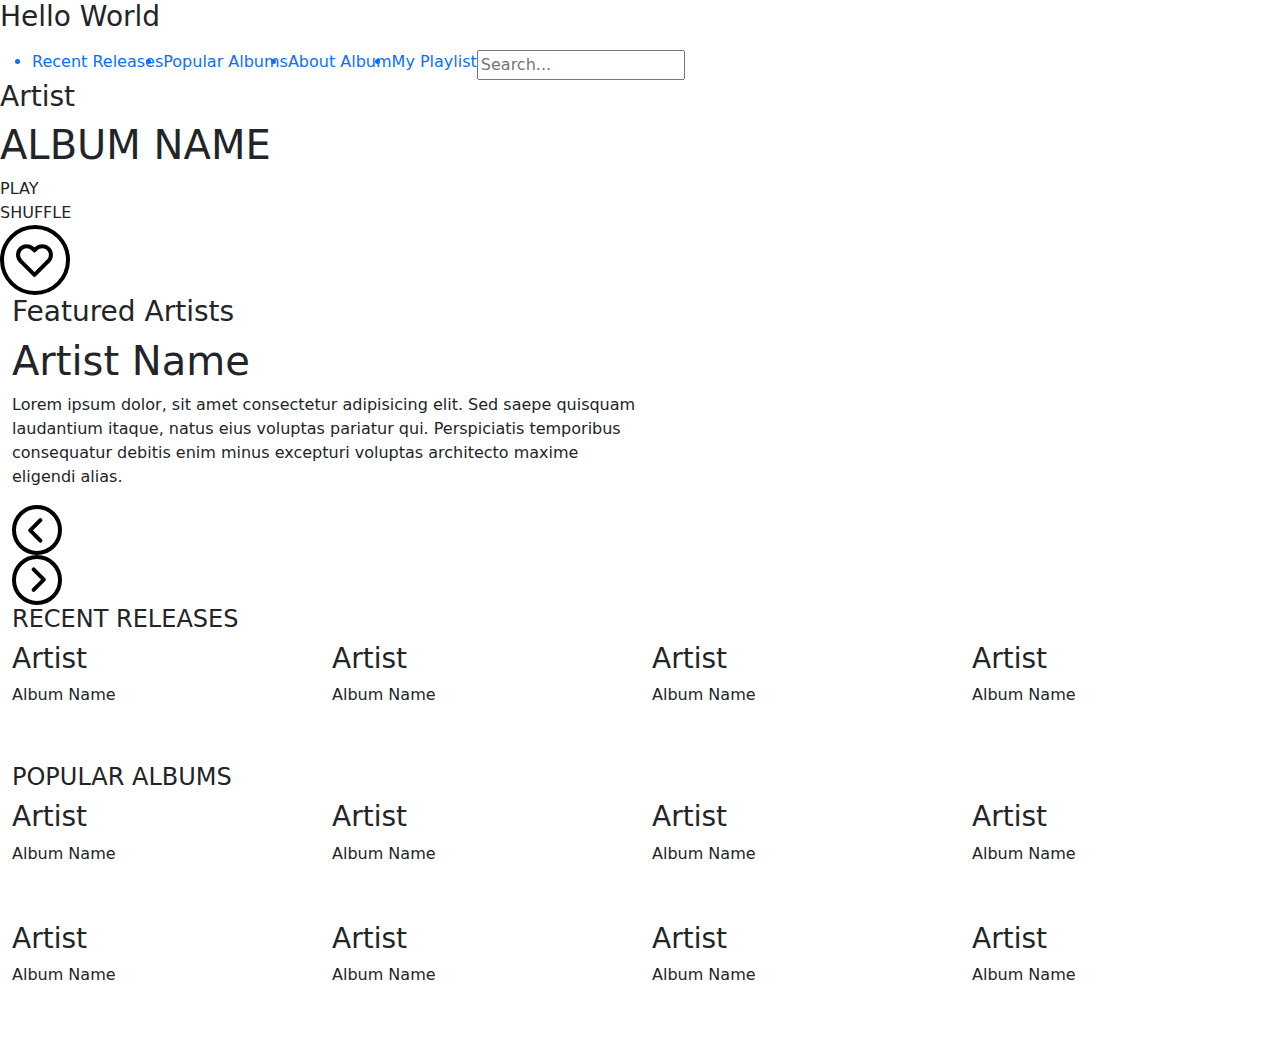
==== Index.html @ 8bd6d505 "project 101" ====
<!DOCTYPE html>
<html lang="en">
<head>
    <meta charset="UTF-8">
    <meta http-equiv="X-UA-Compatible" content="IE=edge">
    <meta name="viewport" content="width=device-width, initial-scale=1.0">
    <title>Stream: Music Streaming Website</title>

    <link rel="preconnect" href="https://fonts.googleapis.com">
    <link rel="preconnect" href="https://fonts.gstatic.com" crossorigin>
    <link href="https://fonts.googleapis.com/css2?family=Open+Sans:wght@300&family=Poppins:wght@300&display=swap" rel="stylesheet">

    
    <link rel="stylesheet" href="https://cdn.jsdelivr.net/npm/bootstrap@5.2.3/dist/css/bootstrap.min.css">
    <script src="https://cdn.jsdelivr.net/npm/bootstrap@5.2.3/dist/js/bootstrap.min.js"></script>

    <link rel="stylesheet" href="css/main.css"> 

</head>
<body>
    
    <nav>
        <div class="Logo">
            <h3>Hello World</h3>
        </div> 

        <div class="nav-con">
            <ul>
                <a href="Index.html"><li class="active">Recent Releases</li></a>
                <a href="#"><li>Popular Albums</li></a>
                <a href="About Album"><li>About Album</li></a>
                <a href="My Playlist"><li>My Playlist</li></a>
            </ul>
        </div>

        <input class="move" type="text" placeholder="Search..." class="btn" required>
    </nav>

    
   

    <header>
    
        <h3>Artist</h3>
        <h1>ALBUM NAME</h1>
        <div class="button">
            <div class="normal-button">PLAY</div>
            <div class="inverted-button">SHUFFLE</div>
            <div class="heart"><img src="assets/Icons/other/heart_icon.svg"></div>
        </div>
    </header>
    <div class="background">
        <div class="container-fluid">
            <div class="row">
                <div class="col-6">
                    <div class="image"></div>
                </div>
            </div>

            <div class="col-6 text">
                <h3>Featured Artists</h3>
                <h1>Artist Name</h1>
                <p>Lorem ipsum dolor, sit amet consectetur adipisicing elit. Sed saepe quisquam laudantium itaque, natus eius voluptas pariatur qui. Perspiciatis temporibus consequatur debitis enim minus excepturi voluptas architecto maxime eligendi alias.</p>
                <div class="Arrows">
                    <div class="left-arrow"><img src="assets/Icons/other/left_arrow_icon.svg"></div>
                    <div class="right-arrow"><img src="assets/Icons/other/right_arrow_icon.svg"></div>
                </div>
            </div>

            <div class="heading">
                <h4>RECENT RELEASES</h4>
            </div>

            <div class="row">
                <div class="col-3">
                    <div class="col-box">
                        <div class="overlay">
                            <div class="icon"></div>
                            <div class="content">
                                <h3>Artist</h3>
                                <p>Album Name</p>
                                <div class="small-heart"><img src="assets/Icons/other/white_heart_icon.svg"></div>
                            </div>
                        </div>
                    </div>
                </div>

                <div class="col-3">
                    <div class="col-box">
                        <div class="overlay">
                            <div class="icon"></div>
                            <div class="content">
                                <h3>Artist</h3>
                                <p>Album Name</p>
                                <div class="small-heart"><img src="assets/Icons/other/white_heart_icon.svg"></div>
                            </div>
                        </div>
                    </div>
                </div>

                <div class="col-3">
                    <div class="col-box">
                        <div class="overlay">
                            <div class="icon"></div>
                            <div class="content">
                                <h3>Artist</h3>
                                <p>Album Name</p>
                                <div class="small-heart"><img src="assets/Icons/other/white_heart_icon.svg"></div>
                            </div>
                        </div>
                    </div>
                </div>

                <div class="col-3">
                    <div class="col-box">
                        <div class="overlay">
                            <div class="icon"></div>
                            <div class="content">
                                <h3>Artist</h3>
                                <p>Album Name</p>
                                <div class="small-heart"><img src="assets/Icons/other/white_heart_icon.svg"></div>
                            </div>
                        </div>
                    </div>
                </div>
            </div>


            <div class="heading">
                <h4>POPULAR ALBUMS</h4>
            </div>
            <div class="row">
                 <div class="col-3">
                    <div class="col-box">
                        <div class="overlay">
                            <div class="icon"></div>
                            <div class="content">
                                <h3>Artist</h3>
                                <p>Album Name</p>
                                <div class="small-heart"><img src="assets/Icons/other/white_heart_icon.svg"></div>
                            </div>
                        </div>
                    </div>
                </div>          

                <div class="col-3">
                    <div class="col-box">
                        <div class="overlay">
                            <div class="icon"></div>
                            <div class="content">
                                <h3>Artist</h3>
                                <p>Album Name</p>
                                <div class="small-heart"><img src="assets/Icons/other/white_heart_icon.svg"></div>
                            </div>
                        </div>
                    </div>
                </div>

                <div class="col-3">
                    <div class="col-box">
                        <div class="overlay">
                            <div class="icon"></div>
                            <div class="content">
                                <h3>Artist</h3>
                                <p>Album Name</p>
                                <div class="small-heart"><img src="assets/Icons/other/white_heart_icon.svg"></div>
                            </div>
                        </div>
                    </div>
                </div>

                <div class="col-3">
                    <div class="col-box">
                        <div class="overlay">
                            <div class="icon"></div>
                            <div class="content">
                                <h3>Artist</h3>
                                <p>Album Name</p>
                                <div class="small-heart"><img src="assets/Icons/other/white_heart_icon.svg"></div>
                            </div>
                        </div>
                    </div>
                </div>

                <div class="col-3">
                    <div class="col-box">
                        <div class="overlay">
                            <div class="icon"></div>
                            <div class="content">
                                <h3>Artist</h3>
                                <p>Album Name</p>
                                <div class="small-heart"><img src="assets/Icons/other/white_heart_icon.svg"></div>
                            </div>
                        </div>
                    </div>
                </div>

                <div class="col-3">
                    <div class="col-box">
                        <div class="overlay">
                            <div class="icon"></div>
                            <div class="content">
                                <h3>Artist</h3>
                                <p>Album Name</p>
                                <div class="small-heart"><img src="assets/Icons/other/white_heart_icon.svg"></div>
                            </div>
                        </div>
                    </div>
                </div>

                <div class="col-3">
                    <div class="col-box">
                        <div class="overlay">
                            <div class="icon"></div>
                            <div class="content">
                                <h3>Artist</h3>
                                <p>Album Name</p>
                                <div class="small-heart"><img src="assets/Icons/other/white_heart_icon.svg"></div>
                            </div>
                        </div>
                    </div>
                </div>

                <div class="col-3">
                    <div class="col-box">
                        <div class="overlay">
                            <div class="icon"></div>
                            <div class="content">
                                <h3>Artist</h3>
                                <p>Album Name</p>
                                <div class="small-heart"><img src="assets/Icons/other/white_heart_icon.svg"></div>
                            </div>
                        </div>
                    </div>
        
                </div>
            </div>
        </div>
    </div>
   

</body>
</html>
---- css/main.css ----
.logo h3{
    margin-left: 600px;
}





nav li{
    float: left ;
}
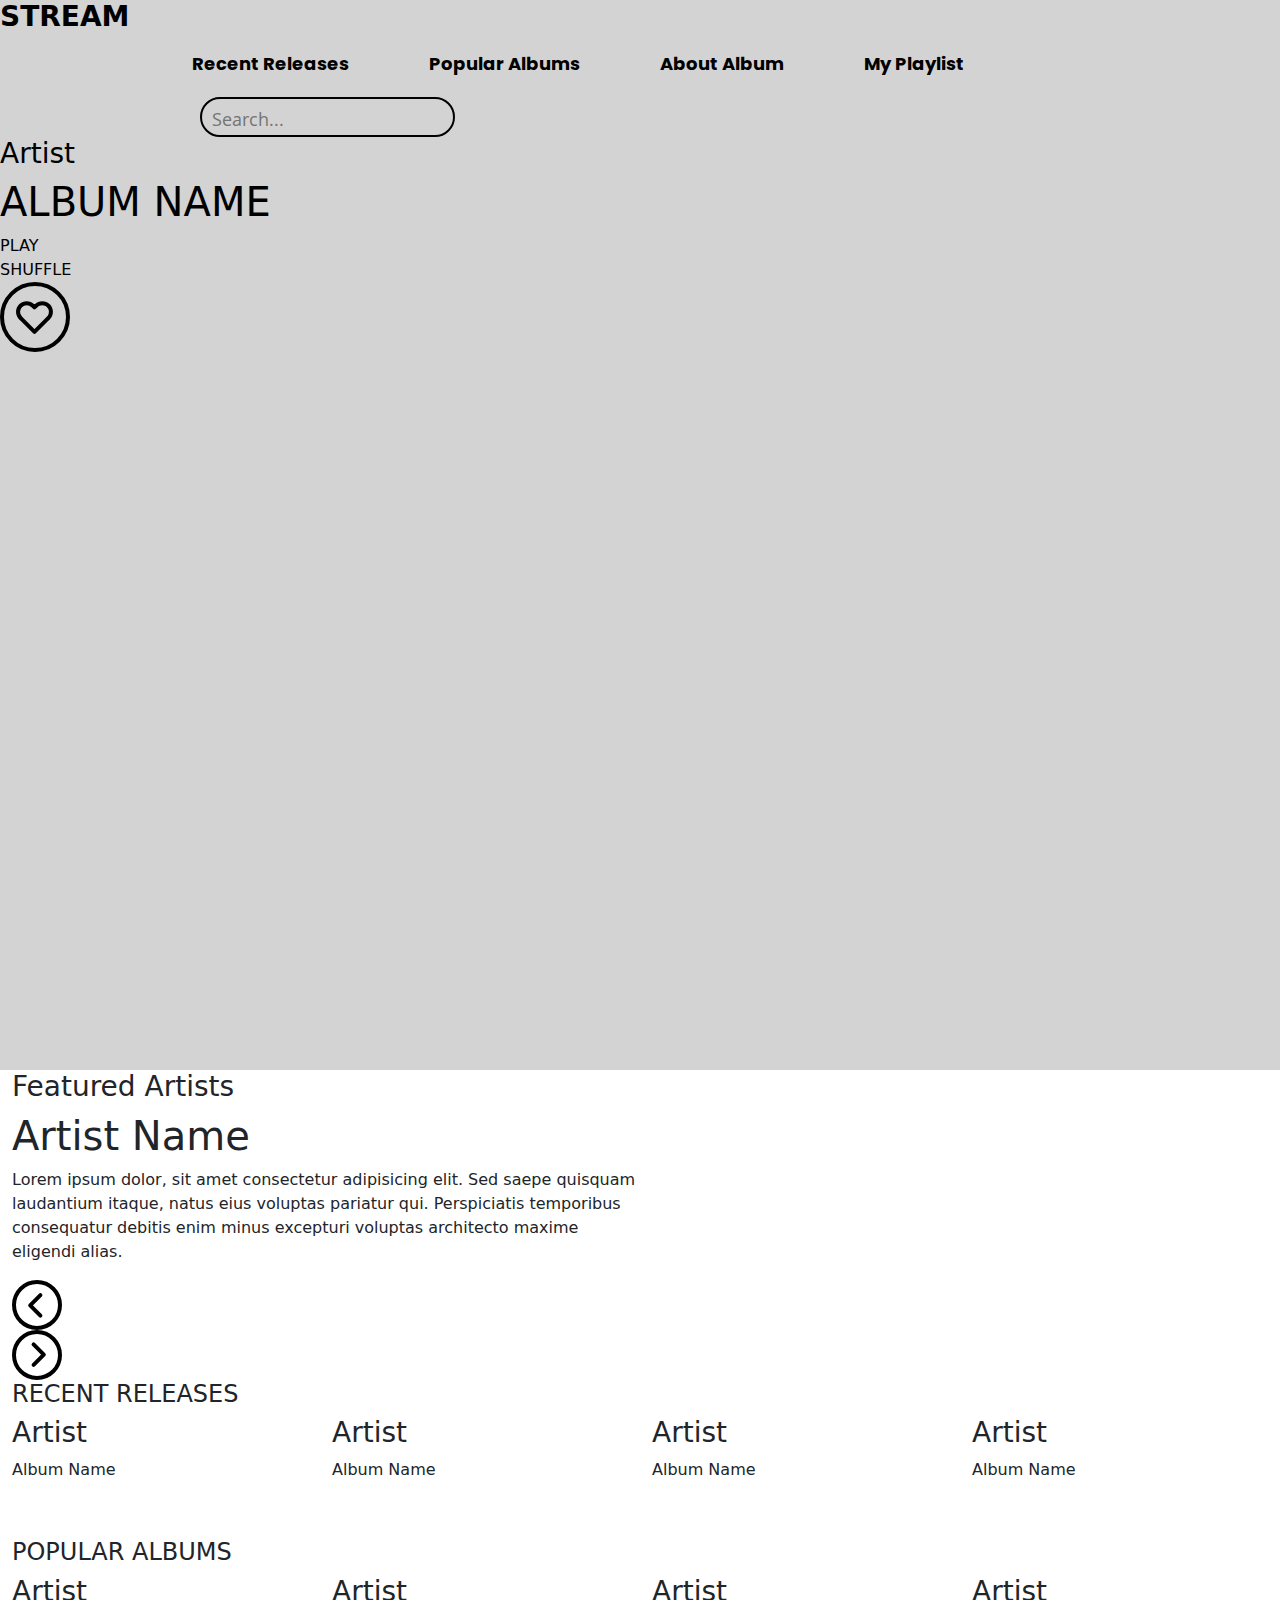
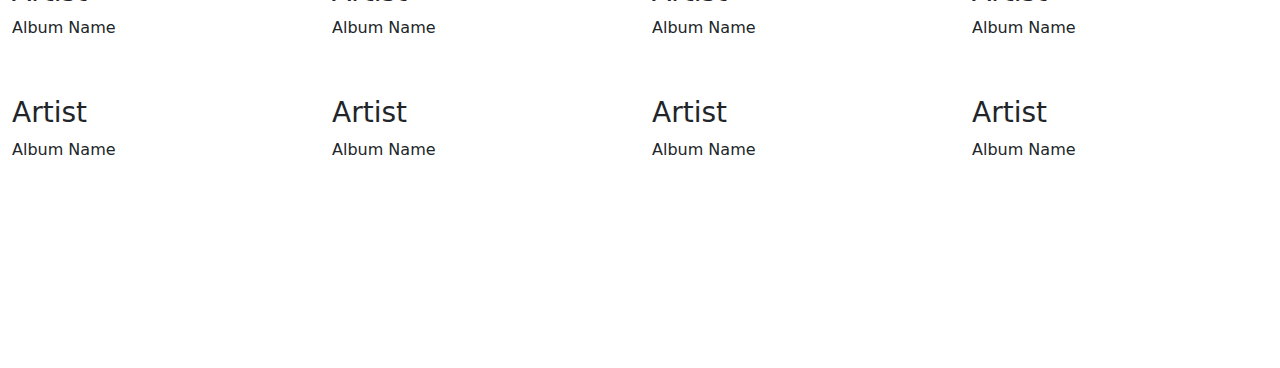
==== commit 45d3af8c: "COMMIT" ====
--- a/Index.html
+++ b/Index.html
@@ -6,23 +6,22 @@
     <meta name="viewport" content="width=device-width, initial-scale=1.0">
     <title>Stream: Music Streaming Website</title>
 
+    <link rel="stylesheet" href="https://cdn.jsdelivr.net/npm/bootstrap@5.2.3/dist/css/bootstrap.min.css">
+    <script src="https://cdn.jsdelivr.net/npm/bootstrap@5.2.3/dist/js/bootstrap.min.js"></script>
+
     <link rel="preconnect" href="https://fonts.googleapis.com">
     <link rel="preconnect" href="https://fonts.gstatic.com" crossorigin>
     <link href="https://fonts.googleapis.com/css2?family=Open+Sans:wght@300&family=Poppins:wght@300&display=swap" rel="stylesheet">
 
-    
-    <link rel="stylesheet" href="https://cdn.jsdelivr.net/npm/bootstrap@5.2.3/dist/css/bootstrap.min.css">
-    <script src="https://cdn.jsdelivr.net/npm/bootstrap@5.2.3/dist/js/bootstrap.min.js"></script>
-
+   
     <link rel="stylesheet" href="css/main.css"> 
 
 </head>
 <body>
     
-    <nav>
+    <header>
         <div class="Logo">
-            <h3>Hello World</h3>
-        </div> 
+        <h3><strong>STREAM</strong></h3></div>
 
         <div class="nav-con">
             <ul>
@@ -33,14 +32,9 @@
             </ul>
         </div>
 
-        <input class="move" type="text" placeholder="Search..." class="btn" required>
-    </nav>
-
-    
-   
-
-    <header>
-    
+            <input class="move" type="text" placeholder="Search..." class="btn" required>
+        </div> 
+
         <h3>Artist</h3>
         <h1>ALBUM NAME</h1>
         <div class="button">
@@ -49,6 +43,7 @@
             <div class="heart"><img src="assets/Icons/other/heart_icon.svg"></div>
         </div>
     </header>
+
     <div class="background">
         <div class="container-fluid">
             <div class="row">
--- a/css/main.css
+++ b/css/main.css
@@ -1,11 +1,69 @@
-.logo h3{
-    margin-left: 600px;
+header{
+    margin-top: -150px;
 }
 
+.icon-size{
+    inline-size: 35px;
+}
 
+.logo h3{
+    padding-left: 100px;
+    margin-top: 30px;
+    font-size: 24px;
+    color: black;
+   
+    margin-left: 100px;
+}
 
+header ul{
+    list-style: none;
+}
 
+.nav-con{
+    margin-left: 80px;
+    
+}
 
-nav li{
-    float: left ;
+header li{
+    float: left;
+    font-size: 18px;
+    color: black;
+    font-weight: bold;
+    font-family: 'Poppins', sans-serif;
+    margin-left: 80px;
+   
+}
+
+header li:hover{
+    cursor: pointer;
+    color: orangered;
+}
+
+.active{
+    color: black;
+    font-weight: bold;
+}
+
+.move{
+    width: 255px;
+    height: 40px;
+    margin-left: 200px;
+    font-size: 18px;
+    font-family: 'Open Sans', sans-serif;
+    border: 2px solid black;
+    border-radius: 35px;
+    padding-top: 5px;
+    padding-left: 10px;
+    color: black;
+    background: transparent;
+    margin-right: 50px;
+    margin-top: 20px;
+}
+
+header{
+    width: 100%;
+    height: 1220px;
+    background-color: lightgrey;
+    padding-top: 150px;
+    color: black;
 }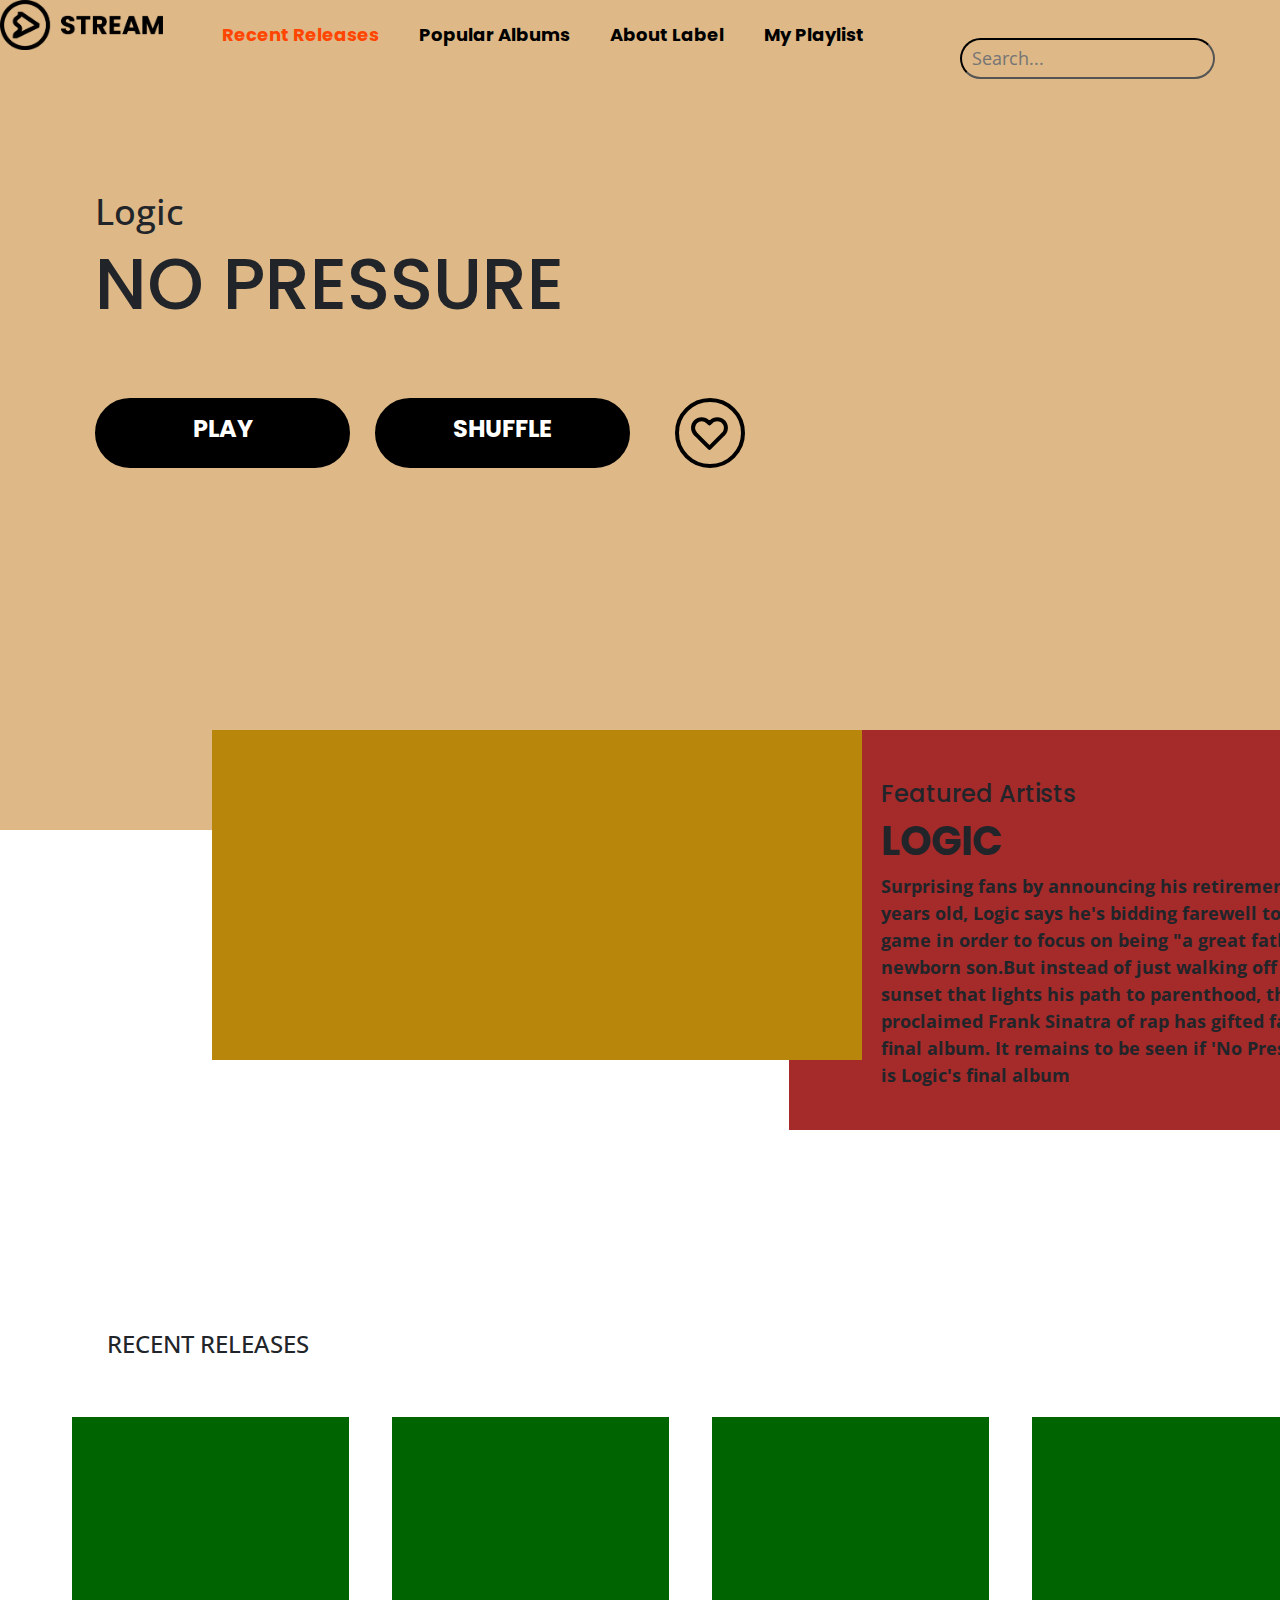
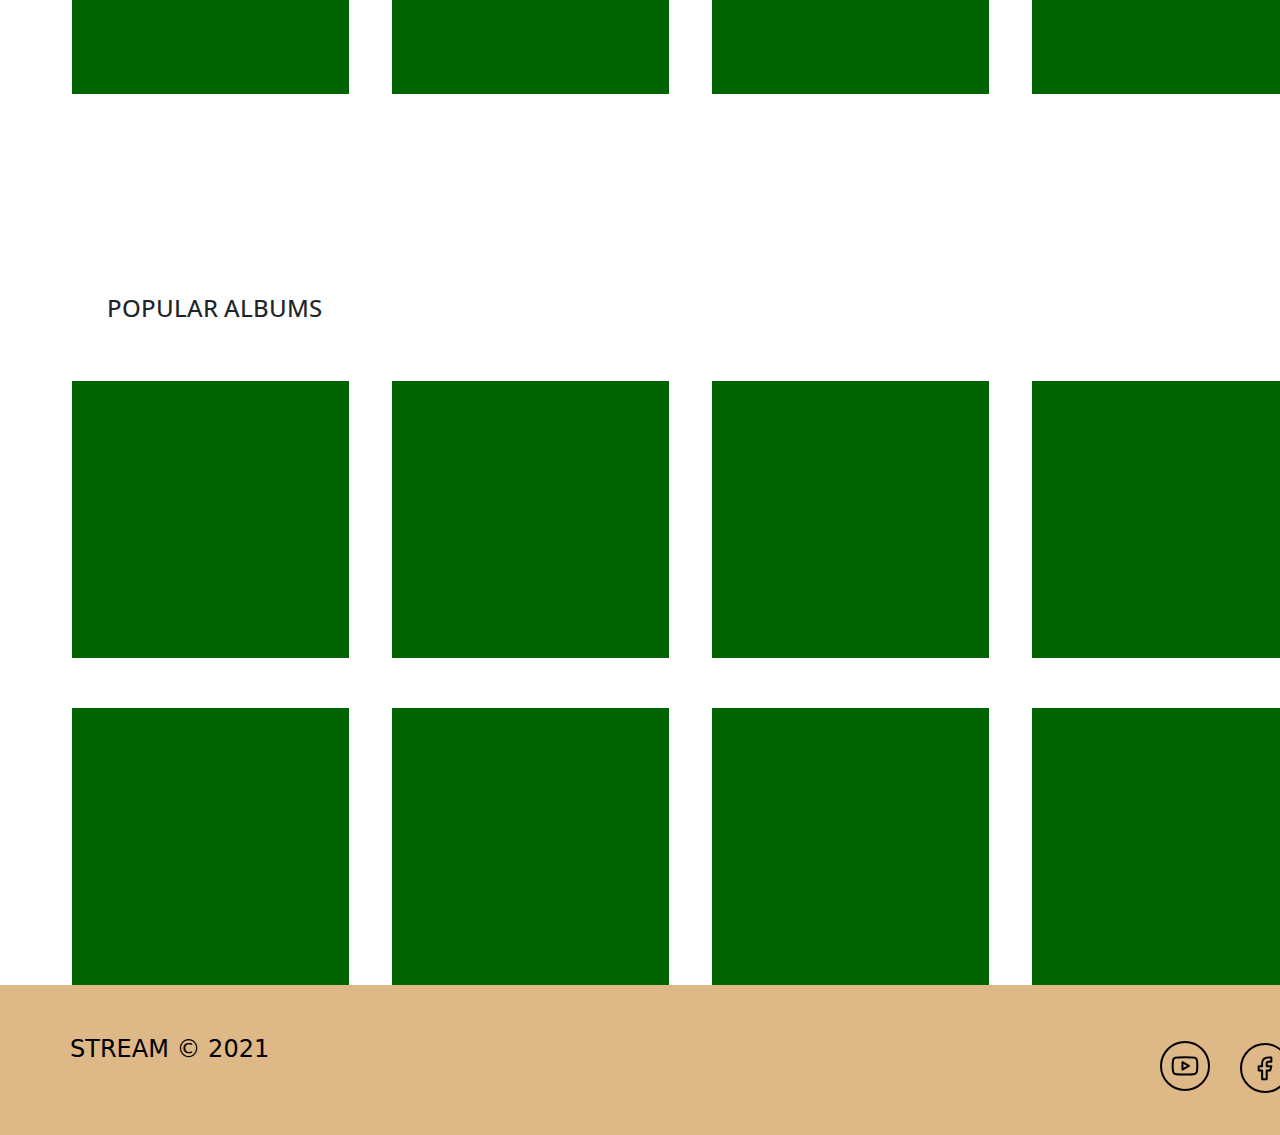
==== commit fa24c02f: "Third commit" ====
--- a/Index.html
+++ b/Index.html
@@ -19,47 +19,56 @@
 </head>
 <body>
     
+    <nav>
+        <div class="Logo">
+            <img src="assets/Logo/stream_logo_black.png" height="50px">
+        </div>
+            <div class="nav-con">
+                <ul>
+                    <a href="Index.html"><li class="active">Recent Releases</li></a>
+                    <a href="#"><li>Popular Albums</li></a>
+                    <a href="pages/About Label.html"><li>About Label</li></a>
+                    <a href="My Playlist"><li>My Playlist</li></a>
+                </ul>
+            </div>
+            <form>
+                <input class="move" type="text" placeholder="Search..." class="btn" required>
+            </form>
+        </div> 
+
+    </nav>
+
     <header>
-        <div class="Logo">
-        <h3><strong>STREAM</strong></h3></div>
-
-        <div class="nav-con">
-            <ul>
-                <a href="Index.html"><li class="active">Recent Releases</li></a>
-                <a href="#"><li>Popular Albums</li></a>
-                <a href="About Album"><li>About Album</li></a>
-                <a href="My Playlist"><li>My Playlist</li></a>
-            </ul>
-        </div>
-
-            <input class="move" type="text" placeholder="Search..." class="btn" required>
-        </div> 
-
-        <h3>Artist</h3>
-        <h1>ALBUM NAME</h1>
-        <div class="button">
-            <div class="normal-button">PLAY</div>
-            <div class="inverted-button">SHUFFLE</div>
-            <div class="heart"><img src="assets/Icons/other/heart_icon.svg"></div>
+        <div class="heading">
+            <h3>Logic</h3>
+            <h1>NO PRESSURE</h1>
+            <div class="button">
+                <div class="normal-button">PLAY</div>
+                <div class="inverted-button">SHUFFLE</div>
+                <div class="heart"><img src="assets/Icons/other/heart_icon.svg"></div>
+            </div>
         </div>
     </header>
+   
 
     <div class="background">
+
         <div class="container-fluid">
+
             <div class="row">
+
+                <div class="col-6 text">
+                    <h3>Featured Artists</h3>
+                    <h1>LOGIC</h1>
+                    <p>Surprising fans by announcing his retirement at just 30 years old, Logic says he's bidding farewell to the rap game in order to focus on being "a great father" to his newborn son.But instead of just walking off into the sunset that lights his path to parenthood, the self-proclaimed Frank Sinatra of rap has gifted fans with one final album. It remains to be seen if 'No Pressure' really is Logic's final album</p>
+                        <div class="left-arrow"><img src="assets/Icons/other/left_arrow_icon.svg"></div>
+                        <div class="right-arrow"><img src="assets/Icons/other/right_arrow_icon.svg"></div>
+                </div>
+
                 <div class="col-6">
                     <div class="image"></div>
                 </div>
-            </div>
-
-            <div class="col-6 text">
-                <h3>Featured Artists</h3>
-                <h1>Artist Name</h1>
-                <p>Lorem ipsum dolor, sit amet consectetur adipisicing elit. Sed saepe quisquam laudantium itaque, natus eius voluptas pariatur qui. Perspiciatis temporibus consequatur debitis enim minus excepturi voluptas architecto maxime eligendi alias.</p>
-                <div class="Arrows">
-                    <div class="left-arrow"><img src="assets/Icons/other/left_arrow_icon.svg"></div>
-                    <div class="right-arrow"><img src="assets/Icons/other/right_arrow_icon.svg"></div>
-                </div>
+                
             </div>
 
             <div class="heading">
@@ -72,8 +81,8 @@
                         <div class="overlay">
                             <div class="icon"></div>
                             <div class="content">
-                                <h3>Artist</h3>
-                                <p>Album Name</p>
+                                <h3>Kid Cudi</h3>
+                                <p>MAN ON THE MOON lll</p>
                                 <div class="small-heart"><img src="assets/Icons/other/white_heart_icon.svg"></div>
                             </div>
                         </div>
@@ -231,6 +240,16 @@
                 </div>
             </div>
         </div>
+
+        <footer>
+            <h4>STREAM © 2021</h4>
+
+            <div class="youtube"><img src="assets/Icons/social/youtube_icon.svg"></div>
+            <div class="facebook"><img src="assets/Icons/social/facebook_icon.svg"></div>
+            <div class="twitter"><img src="assets/Icons/social/twitter_icon.svg"></div>
+            <div class="instagram"><img src="assets/Icons/social/instagram_icon.svg"></div>
+            
+        </footer>
     </div>
    
 
--- a/css/main.css
+++ b/css/main.css
@@ -1,69 +1,272 @@
+
+
+.icon-size{
+    inline-size: 34px;
+    margin-top: -40px;
+    margin-left: 10px;
+}
+
+.logo h3{
+    margin-left: 200px;
+}
+
+nav ul{
+    list-style: none;
+}
+
+.nav-con{
+    margin-left: 150px;
+    margin-top: -45px;
+}
+
+nav li{
+    float: left;
+    padding-left: 40px;
+    font-size: 18px;
+    font-family: 'Poppins', sans-serif;
+    color: black;
+    font-weight: bold;
+}
+
+nav li:hover{
+    cursor: pointer;
+    color: orangered;
+}
+
+.active{
+    color: orangered;
+    font-weight: bold;
+}
+
+.move{
+    width: 255px;
+    margin-left: 75%;
+    border-color: black;
+    border-radius: 25px;
+    padding-top: 5px;
+    padding-bottom: 5px;
+    padding-left: 10px;
+    background-color: transparent;
+    margin-top: -100px;
+    font-size: 18px;
+    font-family: 'Open Sans', sans-serif;
+}
+
 header{
-    margin-top: -150px;
-}
-
-.icon-size{
-    inline-size: 35px;
-}
-
-.logo h3{
-    padding-left: 100px;
-    margin-top: 30px;
+    width: 100%;
+    height: 840px;
+    background-color: burlywood;
+    margin-top: -89px;
+}
+
+.heading{
+    padding-top: 200px;
+    padding-left: 95px;
+}
+
+header h3{
+    font-size: 36px;
+    font-family: 'Open Sans', sans-serif;
+}
+
+header h1{
+    font-size: 72px;
+    font-family: 'Poppins', sans-serif;
+    margin-bottom: 70px;
+}
+.button{
+    float: left;
+}
+
+.normal-button{
+    width: 255px;
+    height: 70px;
+    background-color: black;
+    border: 3px solid black;
+    border-radius: 35px;
+    padding-top: 10px;
+    padding-bottom: 5px;
+    text-align: center;
     font-size: 24px;
-    color: black;
-   
-    margin-left: 100px;
-}
-
-header ul{
-    list-style: none;
-}
-
-.nav-con{
+    font-weight: bold;
+    font-family: 'Poppins', sans-serif;
+    color: white;
+}
+
+.normal-button:hover{
+    cursor: pointer;
+    background-color: transparent;
+    border: 3px solid orangered;
+    color: white;
+}
+
+.inverted-button{
+    width: 255px;
+    height: 70px;
+    background-color: black;
+    border: 3px solid black;
+    border-radius: 35px;
+    padding-top: 10px;
+    padding-bottom: 5px;
+    text-align: center;
+    font-size: 24px;
+    font-weight: bold;
+    font-family: 'Poppins', sans-serif;
+    color: white;
+    margin-left: 280px;
+    margin-top: -70px;
+}
+
+.inverted-button:hover{
+    cursor: pointer;
+    background-color: transparent;
+    border: 3px solid orangered;
+    color: white;
+}
+
+.heart{
+    margin-left: 580px;
+    margin-top: -70px;
+    inline-size: 70px;
+    
+}
+
+.text{
+    width: 650px;
+    height: 400px;
+    background-color: brown;
+    padding-top: 50px;
+    padding-right: 40px;
+    margin-left: 789px;
+    margin-top: -100px;
+}
+
+.text h3{
+    font-size: 24px;
+    font-family: 'Poppins', sans-serif;
     margin-left: 80px;
     
 }
 
-header li{
-    float: left;
-    font-size: 18px;
-    color: black;
+.text h1{
     font-weight: bold;
     font-family: 'Poppins', sans-serif;
     margin-left: 80px;
-   
-}
-
-header li:hover{
-    cursor: pointer;
-    color: orangered;
-}
-
-.active{
-    color: black;
-    font-weight: bold;
-}
-
-.move{
-    width: 255px;
-    height: 40px;
-    margin-left: 200px;
+}
+
+.text p{
     font-size: 18px;
     font-family: 'Open Sans', sans-serif;
-    border: 2px solid black;
-    border-radius: 35px;
-    padding-top: 5px;
-    padding-left: 10px;
-    color: black;
-    background: transparent;
-    margin-right: 50px;
-    margin-top: 20px;
-}
-
-header{
+    font-weight: bold;
+    margin-left: 80px;
+}
+
+.left-arrow{
+    inline-size: 44px;
+    margin-top: -20px;
+    margin-left: 500px;
+}
+
+.right-arrow{
+    inline-size: 44px;
+    margin-top: -44px;
+    margin-left: 560px;
+}
+
+.image{
+    width: 650px;
+    height: 330px;
+    background-color: darkgoldenrod;
+    margin-top: -400px;
+    margin-left: 200px;
+}
+
+.heading{
+    font-family: 'Open Sans', sans-serif; 
+    font-weight: bold;
+}
+
+.col-box{
+    width: 277px;
+    height: 277px;
+    background-color: darkgreen;
+    margin-top: 50px;
+    margin-left: 60px;
+    margin-right: 60px;
+}
+
+.overlay{
+    width: 277px;
+    height: 170px;
+    background-color: rgba(0,0,0,0.5);
+    padding-top: 80px;
+    opacity: 0;
+}
+
+.overlay:hover{
+    cursor: pointer;
+    opacity: 1;
+}
+
+.icon{
+    width: 60px;
+    height: 60px;
+    background-image: url(../assets/Icons/other/play_icon.svg);
+    background-size: cover;
+    background-position: center;
+    border-radius: 30px;
+    margin: 0 auto;
+}
+
+.small-heart{
+    margin-left: 190px;
+    margin-top: -80px;
+}
+
+.content{
+    width: 225px;
+    height: 51px;
+    margin-top: 50px;
+    color: black;
+    padding-left: 25px;
+    padding-top: 9px;
+    font-family: 'Poppins', sans-serif;
+    font-weight: bold;
+}
+
+footer{
     width: 100%;
-    height: 1220px;
-    background-color: lightgrey;
-    padding-top: 150px;
-    color: black;
+    height: 150px;
+    background-color: burlywood;
+    padding-top: 50px;
+    color: black;
+}
+
+footer h4{
+    margin-left: 70px;
+    color: black;
+}
+
+.youtube{
+    inline-size: 34px;
+    margin-left: 1160px;
+    margin-top: -30px;
+}
+
+.facebook{
+    inline-size: 34px;
+    margin-left: 1240px;
+    margin-top: -48px;
+}
+
+.twitter{
+    inline-size: 34px;
+    margin-left: 1320px;
+    margin-top: -48px;
+}
+
+.instagram{
+    inline-size: 34px;
+    margin-left: 1400px;
+    margin-top: -48px;
 }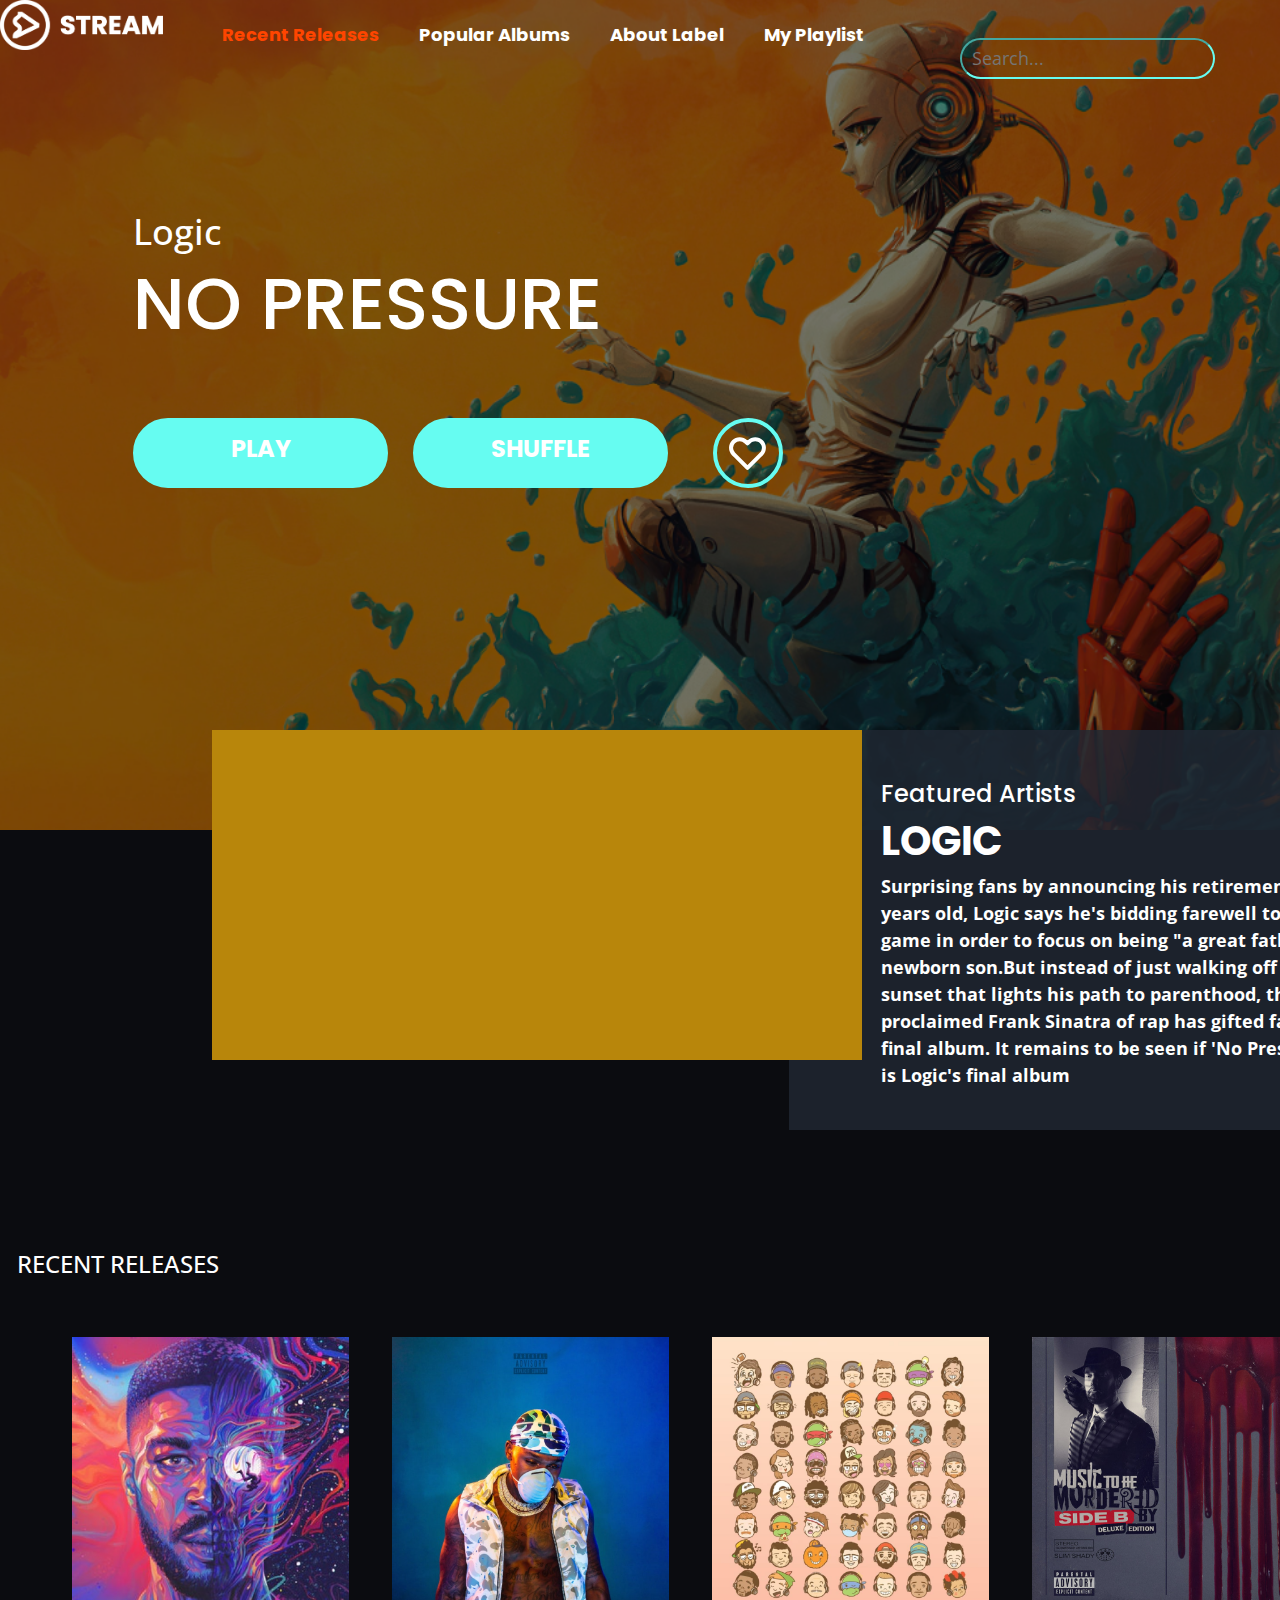
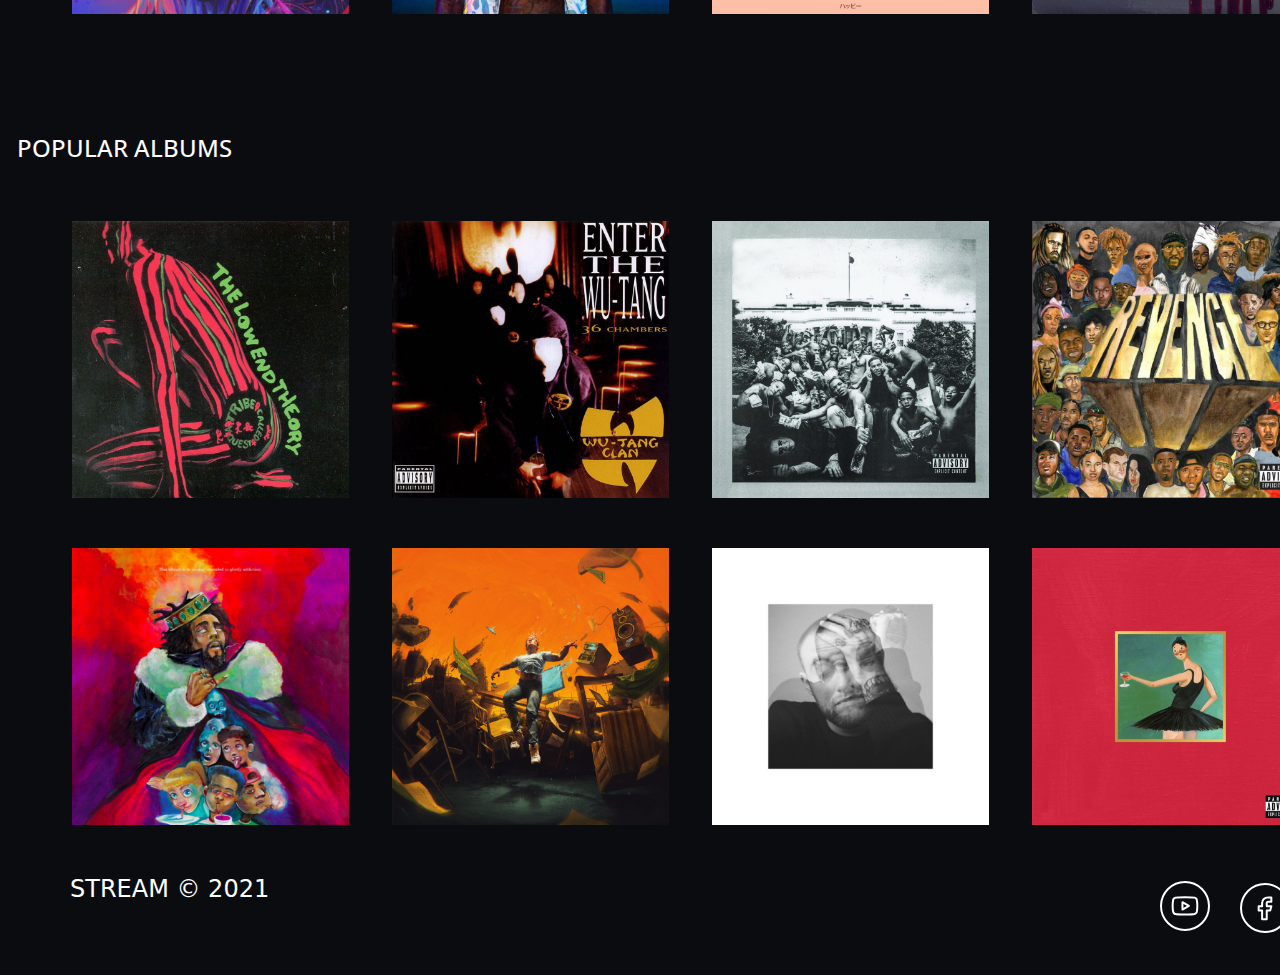
==== commit d773e781: "Project 101" ====
--- a/Index.html
+++ b/Index.html
@@ -21,7 +21,7 @@
     
     <nav>
         <div class="Logo">
-            <img src="assets/Logo/stream_logo_black.png" height="50px">
+            <img src="assets/Logo/stream_logo_white.png" height="50px">
         </div>
             <div class="nav-con">
                 <ul>
@@ -39,13 +39,15 @@
     </nav>
 
     <header>
-        <div class="heading">
-            <h3>Logic</h3>
-            <h1>NO PRESSURE</h1>
-            <div class="button">
-                <div class="normal-button">PLAY</div>
-                <div class="inverted-button">SHUFFLE</div>
-                <div class="heart"><img src="assets/Icons/other/heart_icon.svg"></div>
+        <div class="overlay2">
+            <div class="heading">
+                <h3>Logic</h3>
+                <h1>NO PRESSURE</h1>
+                <div class="button">
+                    <div class="normal-button">PLAY</div>
+                    <div class="inverted-button">SHUFFLE</div>
+                    <div class="heart"><img src="assets/Icons/other/heart_icon.svg"></div>
+                </div>
             </div>
         </div>
     </header>
@@ -66,7 +68,7 @@
                 </div>
 
                 <div class="col-6">
-                    <div class="image"></div>
+                    <div class="image"><iframe width="650" height="330" src="https://www.youtube.com/embed/r6WbbU_lLCA" title="YouTube video player" frameborder="0" allow="accelerometer; autoplay; clipboard-write; encrypted-media; gyroscope; picture-in-picture; web-share" allowfullscreen></iframe></div>
                 </div>
                 
             </div>
@@ -90,38 +92,38 @@
                 </div>
 
                 <div class="col-3">
-                    <div class="col-box">
-                        <div class="overlay">
-                            <div class="icon"></div>
-                            <div class="content">
-                                <h3>Artist</h3>
-                                <p>Album Name</p>
-                                <div class="small-heart"><img src="assets/Icons/other/white_heart_icon.svg"></div>
-                            </div>
-                        </div>
-                    </div>
-                </div>
-
-                <div class="col-3">
-                    <div class="col-box">
-                        <div class="overlay">
-                            <div class="icon"></div>
-                            <div class="content">
-                                <h3>Artist</h3>
-                                <p>Album Name</p>
-                                <div class="small-heart"><img src="assets/Icons/other/white_heart_icon.svg"></div>
-                            </div>
-                        </div>
-                    </div>
-                </div>
-
-                <div class="col-3">
-                    <div class="col-box">
-                        <div class="overlay">
-                            <div class="icon"></div>
-                            <div class="content">
-                                <h3>Artist</h3>
-                                <p>Album Name</p>
+                    <div class="col-box2">
+                        <div class="overlay">
+                            <div class="icon"></div>
+                            <div class="content">
+                                <h3>Da Baby</h3>
+                                <p>No PRESSURE INTRO</p>
+                                <div class="small-heart"><img src="assets/Icons/other/white_heart_icon.svg"></div>
+                            </div>
+                        </div>
+                    </div>
+                </div>
+
+                <div class="col-3">
+                    <div class="col-box3">
+                        <div class="overlay">
+                            <div class="icon"></div>
+                            <div class="content">
+                                <h3>Andy Mineo</h3>
+                                <p>HAPPT THOUGHTS</p>
+                                <div class="small-heart"><img src="assets/Icons/other/white_heart_icon.svg"></div>
+                            </div>
+                        </div>
+                    </div>
+                </div>
+
+                <div class="col-3">
+                    <div class="col-box4">
+                        <div class="overlay">
+                            <div class="icon"></div>
+                            <div class="content">
+                                <h3>Eminem</h3>
+                                <p>MUSIC TO BE MURDERED BY</p>
                                 <div class="small-heart"><img src="assets/Icons/other/white_heart_icon.svg"></div>
                             </div>
                         </div>
@@ -135,12 +137,12 @@
             </div>
             <div class="row">
                  <div class="col-3">
-                    <div class="col-box">
-                        <div class="overlay">
-                            <div class="icon"></div>
-                            <div class="content">
-                                <h3>Artist</h3>
-                                <p>Album Name</p>
+                    <div class="col-box5">
+                        <div class="overlay">
+                            <div class="icon"></div>
+                            <div class="content">
+                                <h3>A Tribe Called Quest</h3>
+                                <p>THE LOW END THEORY</p>
                                 <div class="small-heart"><img src="assets/Icons/other/white_heart_icon.svg"></div>
                             </div>
                         </div>
@@ -148,90 +150,90 @@
                 </div>          
 
                 <div class="col-3">
-                    <div class="col-box">
-                        <div class="overlay">
-                            <div class="icon"></div>
-                            <div class="content">
-                                <h3>Artist</h3>
-                                <p>Album Name</p>
-                                <div class="small-heart"><img src="assets/Icons/other/white_heart_icon.svg"></div>
-                            </div>
-                        </div>
-                    </div>
-                </div>
-
-                <div class="col-3">
-                    <div class="col-box">
-                        <div class="overlay">
-                            <div class="icon"></div>
-                            <div class="content">
-                                <h3>Artist</h3>
-                                <p>Album Name</p>
-                                <div class="small-heart"><img src="assets/Icons/other/white_heart_icon.svg"></div>
-                            </div>
-                        </div>
-                    </div>
-                </div>
-
-                <div class="col-3">
-                    <div class="col-box">
-                        <div class="overlay">
-                            <div class="icon"></div>
-                            <div class="content">
-                                <h3>Artist</h3>
-                                <p>Album Name</p>
-                                <div class="small-heart"><img src="assets/Icons/other/white_heart_icon.svg"></div>
-                            </div>
-                        </div>
-                    </div>
-                </div>
-
-                <div class="col-3">
-                    <div class="col-box">
-                        <div class="overlay">
-                            <div class="icon"></div>
-                            <div class="content">
-                                <h3>Artist</h3>
-                                <p>Album Name</p>
-                                <div class="small-heart"><img src="assets/Icons/other/white_heart_icon.svg"></div>
-                            </div>
-                        </div>
-                    </div>
-                </div>
-
-                <div class="col-3">
-                    <div class="col-box">
-                        <div class="overlay">
-                            <div class="icon"></div>
-                            <div class="content">
-                                <h3>Artist</h3>
-                                <p>Album Name</p>
-                                <div class="small-heart"><img src="assets/Icons/other/white_heart_icon.svg"></div>
-                            </div>
-                        </div>
-                    </div>
-                </div>
-
-                <div class="col-3">
-                    <div class="col-box">
-                        <div class="overlay">
-                            <div class="icon"></div>
-                            <div class="content">
-                                <h3>Artist</h3>
-                                <p>Album Name</p>
-                                <div class="small-heart"><img src="assets/Icons/other/white_heart_icon.svg"></div>
-                            </div>
-                        </div>
-                    </div>
-                </div>
-
-                <div class="col-3">
-                    <div class="col-box">
-                        <div class="overlay">
-                            <div class="icon"></div>
-                            <div class="content">
-                                <h3>Artist</h3>
-                                <p>Album Name</p>
+                    <div class="col-box6">
+                        <div class="overlay">
+                            <div class="icon"></div>
+                            <div class="content">
+                                <h3>Wu-Tang Clan</h3>
+                                <p>END THE WU-TANG</p>
+                                <div class="small-heart"><img src="assets/Icons/other/white_heart_icon.svg"></div>
+                            </div>
+                        </div>
+                    </div>
+                </div>
+
+                <div class="col-3">
+                    <div class="col-box7">
+                        <div class="overlay">
+                            <div class="icon"></div>
+                            <div class="content">
+                                <h3>Kendrick Lamar</h3>
+                                <p>TO PIMP A BUTTERFLY</p>
+                                <div class="small-heart"><img src="assets/Icons/other/white_heart_icon.svg"></div>
+                            </div>
+                        </div>
+                    </div>
+                </div>
+
+                <div class="col-3">
+                    <div class="col-box8">
+                        <div class="overlay">
+                            <div class="icon"></div>
+                            <div class="content">
+                                <h3>Dreamville</h3>
+                                <p>REVENGE</p>
+                                <div class="small-heart"><img src="assets/Icons/other/white_heart_icon.svg"></div>
+                            </div>
+                        </div>
+                    </div>
+                </div>
+
+                <div class="col-3">
+                    <div class="col-box9">
+                        <div class="overlay">
+                            <div class="icon"></div>
+                            <div class="content">
+                                <h3>J Cole</h3>
+                                <p>KOD</p>
+                                <div class="small-heart"><img src="assets/Icons/other/white_heart_icon.svg"></div>
+                            </div>
+                        </div>
+                    </div>
+                </div>
+
+                <div class="col-3">
+                    <div class="col-box10">
+                        <div class="overlay">
+                            <div class="icon"></div>
+                            <div class="content">
+                                <h3>Logic</h3>
+                                <p>No Pressure</p>
+                                <div class="small-heart"><img src="assets/Icons/other/white_heart_icon.svg"></div>
+                            </div>
+                        </div>
+                    </div>
+                </div>
+
+                <div class="col-3">
+                    <div class="col-box11">
+                        <div class="overlay">
+                            <div class="icon"></div>
+                            <div class="content">
+                                <h3>Mac Miller</h3>
+                                <p>CIRCLES</p>
+                                <div class="small-heart"><img src="assets/Icons/other/white_heart_icon.svg"></div>
+                            </div>
+                        </div>
+                    </div>
+                </div>
+
+                <div class="col-3">
+                    <div class="col-box12">
+                        <div class="overlay">
+                            <div class="icon"></div>
+                            <div class="content">
+                                <h3>Kanye West</h3>
+                                <p>MY BEAUTIFUL, DARK TWISTED FANTASY</p>
                                 <div class="small-heart"><img src="assets/Icons/other/white_heart_icon.svg"></div>
                             </div>
                         </div>
--- a/css/main.css
+++ b/css/main.css
@@ -24,7 +24,7 @@
     padding-left: 40px;
     font-size: 18px;
     font-family: 'Poppins', sans-serif;
-    color: black;
+    color: white;
     font-weight: bold;
 }
 
@@ -41,7 +41,7 @@
 .move{
     width: 255px;
     margin-left: 75%;
-    border-color: black;
+    border-color: #66FCF1;
     border-radius: 25px;
     padding-top: 5px;
     padding-bottom: 5px;
@@ -55,13 +55,24 @@
 header{
     width: 100%;
     height: 840px;
-    background-color: burlywood;
+    background-image: url(../assets/Cover/logic_no_pressure_home_cover_image.png);
+    background-size: cover;
+    background-position: center;
     margin-top: -89px;
+    color: white;
 }
 
 .heading{
     padding-top: 200px;
-    padding-left: 95px;
+    margin-left: -90px;
+    margin-top: -80px;
+}
+.overlay2{
+    width: 100%;
+    height: 840px;
+    background-color: rgba(0, 0, 0, 0.5);
+    padding-top: 100px;
+    padding-left: 10%;
 }
 
 header h3{
@@ -81,8 +92,8 @@
 .normal-button{
     width: 255px;
     height: 70px;
-    background-color: black;
-    border: 3px solid black;
+    background-color:  #66FCF1;
+    border: 3px solid  #66FCF1;
     border-radius: 35px;
     padding-top: 10px;
     padding-bottom: 5px;
@@ -103,8 +114,8 @@
 .inverted-button{
     width: 255px;
     height: 70px;
-    background-color: black;
-    border: 3px solid black;
+    background-color:  #66FCF1;
+    border: 3px solid  #66FCF1;
     border-radius: 35px;
     padding-top: 10px;
     padding-bottom: 5px;
@@ -131,14 +142,19 @@
     
 }
 
+.background{
+    background-color: #0B0C10;
+}
+
 .text{
     width: 650px;
     height: 400px;
-    background-color: brown;
+    background-color: rgba(32, 40, 51, 0.8);
     padding-top: 50px;
     padding-right: 40px;
     margin-left: 789px;
     margin-top: -100px;
+    color: white;
 }
 
 .text h3{
@@ -184,12 +200,139 @@
 .heading{
     font-family: 'Open Sans', sans-serif; 
     font-weight: bold;
+    color: white;
+    padding-top: 200px;
+    padding-left: 95px;
 }
 
 .col-box{
     width: 277px;
     height: 277px;
-    background-color: darkgreen;
+    background-image: url(../assets/Album/man_on_the_moon_album_cover.png);
+    background-position: center;
+    background-size: cover;
+    margin-top: 50px;
+    margin-left: 60px;
+    margin-right: 60px;
+    
+}
+
+.col-box2{
+    width: 277px;
+    height: 277px;
+    background-image: url(../assets/Album/blame_it_on_baby_album_cover.png);
+    background-position: center;
+    background-size: cover;
+    margin-top: 50px;
+    margin-left: 60px;
+    margin-right: 60px;
+}
+
+.col-box3{
+    width: 277px;
+    height: 277px;
+    background-image: url(../assets/Album/happy_thoughts_album_cover.png);
+    background-position: center;
+    background-size: cover;
+    margin-top: 50px;
+    margin-left: 60px;
+    margin-right: 60px;
+}
+
+.col-box4{
+    width: 277px;
+    height: 277px;
+    background-image: url(../assets/Album/music_to_be_murdered_by_album_cover.png);
+    background-position: center;
+    background-size: cover;
+    margin-top: 50px;
+    margin-left: 60px;
+    margin-right: 60px;
+}
+
+.col-box5{
+    width: 277px;
+    height: 277px;
+    background-image: url(../assets/Album/low_end_theory_album_cover.png);
+    background-position: center;
+    background-size: cover;
+    margin-top: 50px;
+    margin-left: 60px;
+    margin-right: 60px;
+}
+
+.col-box6{
+    width: 277px;
+    height: 277px;
+    background-image: url(../assets/Album/wu_tang_album_cover.png);
+    background-position: center;
+    background-size: cover;
+    margin-top: 50px;
+    margin-left: 60px;
+    margin-right: 60px;
+}
+
+.col-box7{
+    width: 277px;
+    height: 277px;
+    background-image: url(../assets/Album/to_pimp_a_butterfly_album_cover.png);
+    background-position: center;
+    background-size: cover;
+    margin-top: 50px;
+    margin-left: 60px;
+    margin-right: 60px;
+}
+
+.col-box8{
+    width: 277px;
+    height: 277px;
+    background-image: url(../assets/Album/revenge_album_cover.png);
+    background-position: center;
+    background-size: cover;
+    margin-top: 50px;
+    margin-left: 60px;
+    margin-right: 60px;
+}
+
+.col-box9{
+    width: 277px;
+    height: 277px;
+    background-image: url(../assets/Album/kod_album_cover.png);
+    background-position: center;
+    background-size: cover;
+    margin-top: 50px;
+    margin-left: 60px;
+    margin-right: 60px;
+}
+
+.col-box10{
+    width: 277px;
+    height: 277px;
+    background-image: url(../assets/Album/no_pressure_album_cover.png);
+    background-position: center;
+    background-size: cover;
+    margin-top: 50px;
+    margin-left: 60px;
+    margin-right: 60px;
+}
+
+.col-box11{
+    width: 277px;
+    height: 277px;
+    background-image: url(../assets/Album/circles_album_cover.png);
+    background-position: center;
+    background-size: cover;
+    margin-top: 50px;
+    margin-left: 60px;
+    margin-right: 60px;
+}
+
+.col-box12{
+    width: 277px;
+    height: 277px;
+    background-image: url(../assets/Album/kanye_album_cover.png);
+    background-position: center;
+    background-size: cover;
     margin-top: 50px;
     margin-left: 60px;
     margin-right: 60px;
@@ -226,47 +369,49 @@
 .content{
     width: 225px;
     height: 51px;
-    margin-top: 50px;
-    color: black;
+    margin-top: 30px;
+    color: white;
     padding-left: 25px;
     padding-top: 9px;
     font-family: 'Poppins', sans-serif;
     font-weight: bold;
+    margin-left: -20px;
+    font-size: 10px;
 }
 
 footer{
     width: 100%;
     height: 150px;
-    background-color: burlywood;
+    background-color:  #0B0C10;
     padding-top: 50px;
     color: black;
 }
 
 footer h4{
     margin-left: 70px;
-    color: black;
+    color: white;
 }
 
 .youtube{
-    inline-size: 34px;
+    inline-size: 50px;
     margin-left: 1160px;
     margin-top: -30px;
 }
 
 .facebook{
-    inline-size: 34px;
+    inline-size: 50px;
     margin-left: 1240px;
     margin-top: -48px;
 }
 
 .twitter{
-    inline-size: 34px;
+    inline-size: 50px;
     margin-left: 1320px;
     margin-top: -48px;
 }
 
 .instagram{
-    inline-size: 34px;
+    inline-size: 50px;
     margin-left: 1400px;
     margin-top: -48px;
 }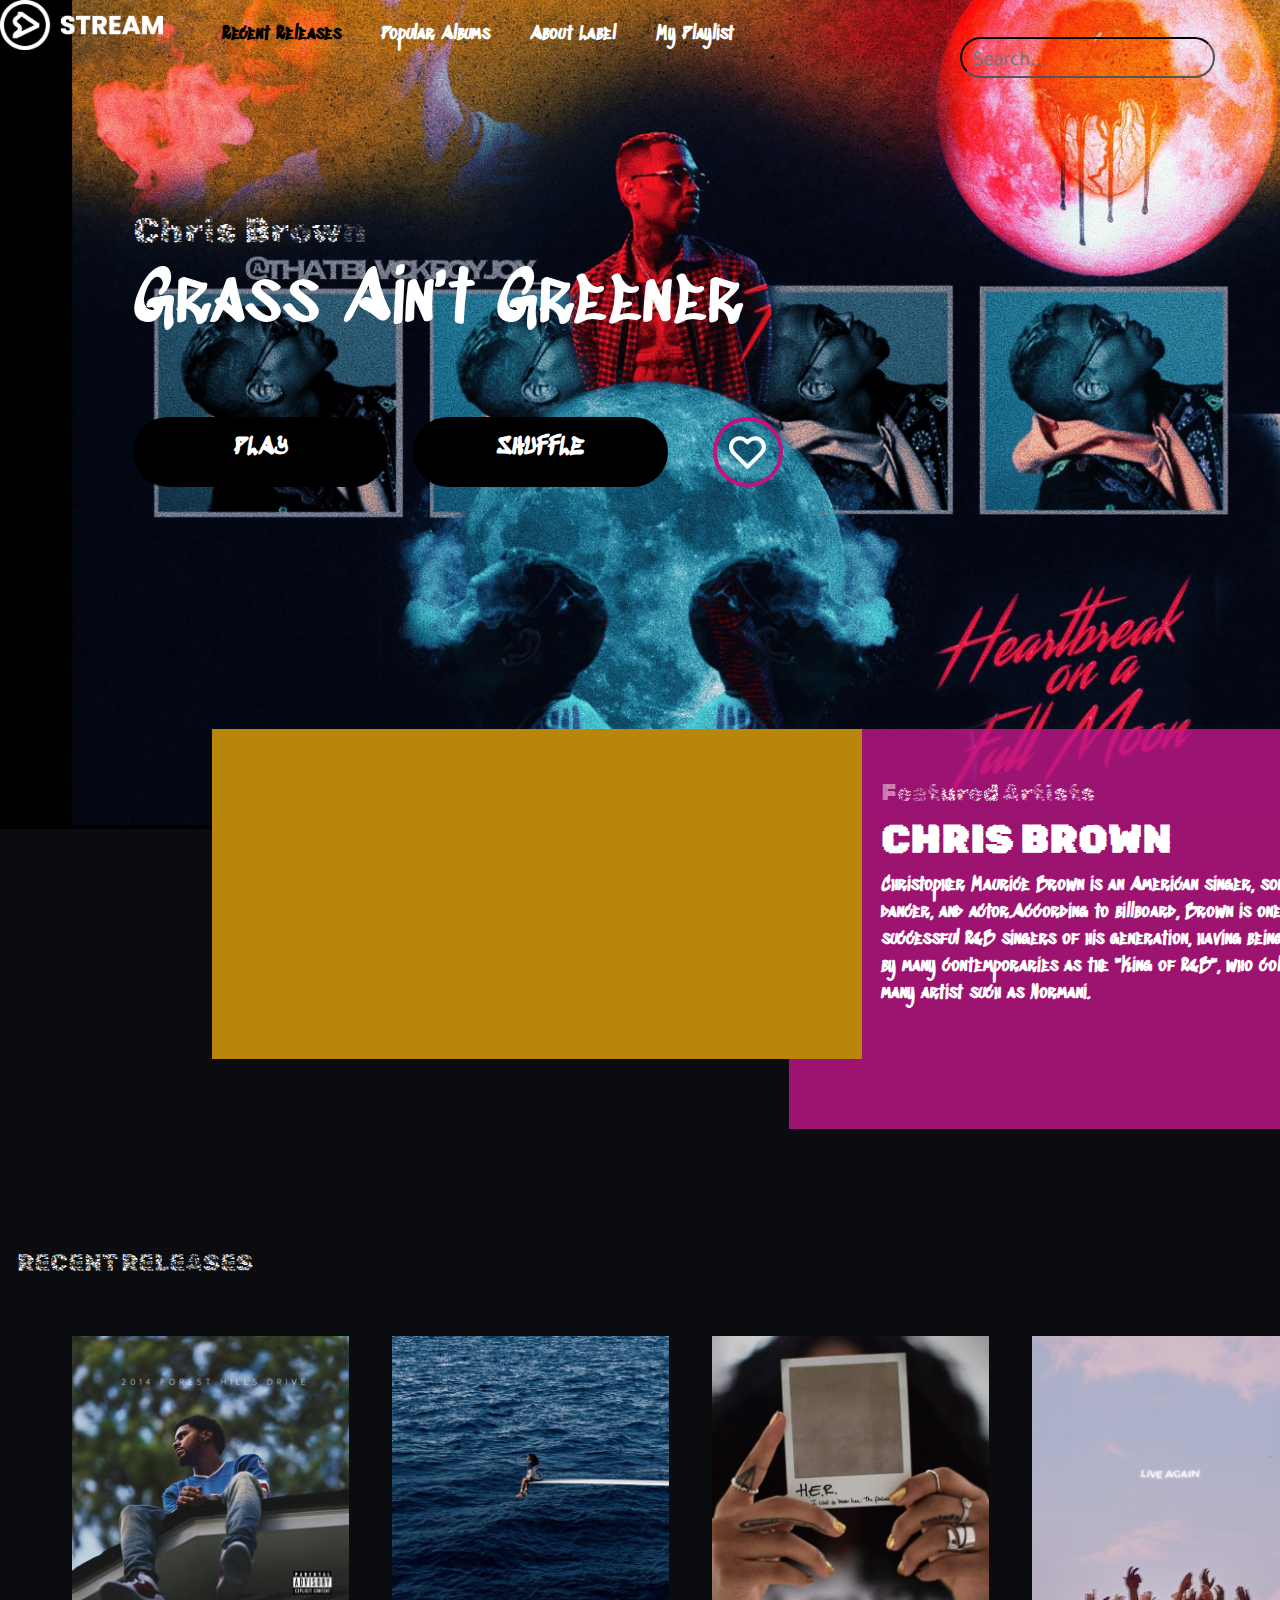
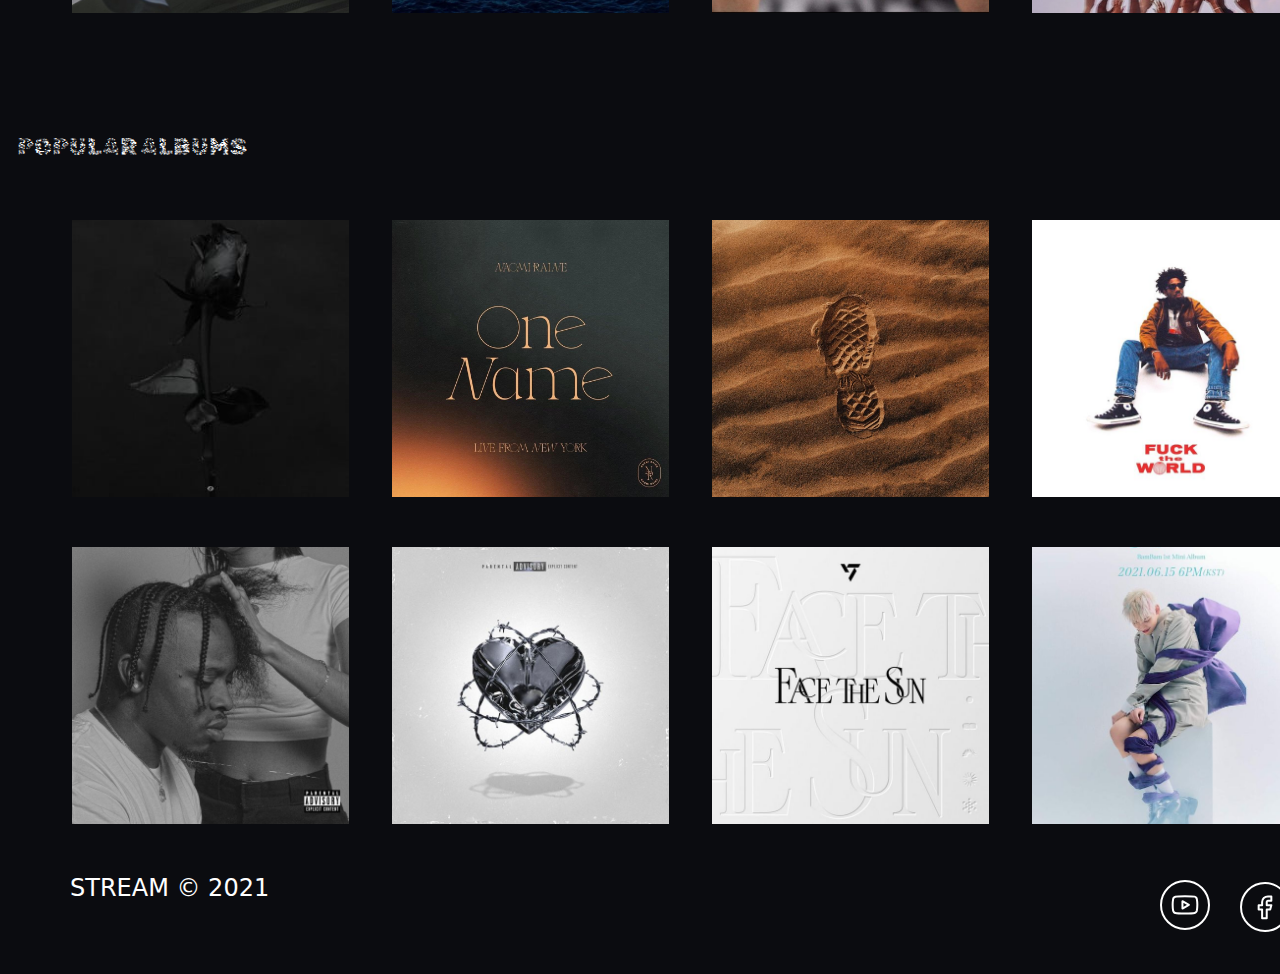
==== commit cf18b62c: "Project 101" ====
--- a/Index.html
+++ b/Index.html
@@ -11,7 +11,7 @@
 
     <link rel="preconnect" href="https://fonts.googleapis.com">
     <link rel="preconnect" href="https://fonts.gstatic.com" crossorigin>
-    <link href="https://fonts.googleapis.com/css2?family=Open+Sans:wght@300&family=Poppins:wght@300&display=swap" rel="stylesheet">
+    <link href="https://fonts.googleapis.com/css2?family=Noto+Sans+KR:wght@700&family=Rubik+Pixels&family=Sedgwick+Ave+Display&display=swap" rel="stylesheet">
 
    
     <link rel="stylesheet" href="css/main.css"> 
@@ -28,7 +28,7 @@
                     <a href="Index.html"><li class="active">Recent Releases</li></a>
                     <a href="#"><li>Popular Albums</li></a>
                     <a href="pages/About Label.html"><li>About Label</li></a>
-                    <a href="My Playlist"><li>My Playlist</li></a>
+                    <a href="pages/My Playlist.html"><li>My Playlist</li></a>
                 </ul>
             </div>
             <form>
@@ -41,12 +41,12 @@
     <header>
         <div class="overlay2">
             <div class="heading">
-                <h3>Logic</h3>
-                <h1>NO PRESSURE</h1>
+                <h3>Chris Brown</h3>
+                <h1>Grass Ain't Greener</h1>
                 <div class="button">
                     <div class="normal-button">PLAY</div>
                     <div class="inverted-button">SHUFFLE</div>
-                    <div class="heart"><img src="assets/Icons/other/heart_icon.svg"></div>
+                    <div class="heart"><img src="assets/Icons/other/heart_icon (2).svg"></div>
                 </div>
             </div>
         </div>
@@ -61,14 +61,14 @@
 
                 <div class="col-6 text">
                     <h3>Featured Artists</h3>
-                    <h1>LOGIC</h1>
-                    <p>Surprising fans by announcing his retirement at just 30 years old, Logic says he's bidding farewell to the rap game in order to focus on being "a great father" to his newborn son.But instead of just walking off into the sunset that lights his path to parenthood, the self-proclaimed Frank Sinatra of rap has gifted fans with one final album. It remains to be seen if 'No Pressure' really is Logic's final album</p>
+                    <h1>CHRIS BROWN</h1>
+                    <p>Christopher Maurice Brown is an American singer, songwriter, dancer, and actor.According to billboard, Brown is one of the most successful R&B singers of his generation, having being referred to by many contemporaries as the "King of R&B", who collaborated with many artist such as Normani.</p>
                         <div class="left-arrow"><img src="assets/Icons/other/left_arrow_icon.svg"></div>
                         <div class="right-arrow"><img src="assets/Icons/other/right_arrow_icon.svg"></div>
                 </div>
 
                 <div class="col-6">
-                    <div class="image"><iframe width="650" height="330" src="https://www.youtube.com/embed/r6WbbU_lLCA" title="YouTube video player" frameborder="0" allow="accelerometer; autoplay; clipboard-write; encrypted-media; gyroscope; picture-in-picture; web-share" allowfullscreen></iframe></div>
+                    <div class="image"><iframe width="650" height="330" src="https://www.youtube.com/embed/GlldgWe0vsw" title="YouTube video player" frameborder="0" allow="accelerometer; autoplay; clipboard-write; encrypted-media; gyroscope; picture-in-picture; web-share" allowfullscreen></iframe></div>
                 </div>
                 
             </div>
--- a/css/main.css
+++ b/css/main.css
@@ -23,25 +23,25 @@
     float: left;
     padding-left: 40px;
     font-size: 18px;
-    font-family: 'Poppins', sans-serif;
+    font-family: 'Sedgwick Ave Display', cursive;
     color: white;
     font-weight: bold;
 }
 
 nav li:hover{
     cursor: pointer;
-    color: orangered;
+    color: rgba(193, 22, 136, 0.805);
 }
 
 .active{
-    color: orangered;
+    color: black;
     font-weight: bold;
 }
 
 .move{
     width: 255px;
     margin-left: 75%;
-    border-color: #66FCF1;
+    border-color: black;
     border-radius: 25px;
     padding-top: 5px;
     padding-bottom: 5px;
@@ -49,17 +49,17 @@
     background-color: transparent;
     margin-top: -100px;
     font-size: 18px;
-    font-family: 'Open Sans', sans-serif;
+    font-family: 'Noto Sans KR', sans-serif;
 }
 
 header{
     width: 100%;
     height: 840px;
-    background-image: url(../assets/Cover/logic_no_pressure_home_cover_image.png);
+    background-image: url(../assets/Cover/Screenshot\ 2023-04-10\ 095022.png);
     background-size: cover;
     background-position: center;
     margin-top: -89px;
-    color: white;
+    color: black;
 }
 
 .heading{
@@ -70,19 +70,19 @@
 .overlay2{
     width: 100%;
     height: 840px;
-    background-color: rgba(0, 0, 0, 0.5);
+   
     padding-top: 100px;
     padding-left: 10%;
 }
 
 header h3{
     font-size: 36px;
-    font-family: 'Open Sans', sans-serif;
+    font-family: 'Rubik Pixels', cursive;
 }
 
 header h1{
     font-size: 72px;
-    font-family: 'Poppins', sans-serif;
+    font-family: 'Sedgwick Ave Display', cursive;
     margin-bottom: 70px;
 }
 .button{
@@ -92,37 +92,37 @@
 .normal-button{
     width: 255px;
     height: 70px;
-    background-color:  #66FCF1;
-    border: 3px solid  #66FCF1;
+    background-color:  black;
+    border: 3px solid  black;
     border-radius: 35px;
     padding-top: 10px;
     padding-bottom: 5px;
     text-align: center;
     font-size: 24px;
     font-weight: bold;
-    font-family: 'Poppins', sans-serif;
+    font-family: 'Sedgwick Ave Display', cursive;
     color: white;
 }
 
 .normal-button:hover{
     cursor: pointer;
     background-color: transparent;
-    border: 3px solid orangered;
+    border: 3px solid rgba(193, 22, 136, 0.805);
     color: white;
 }
 
 .inverted-button{
     width: 255px;
     height: 70px;
-    background-color:  #66FCF1;
-    border: 3px solid  #66FCF1;
+    background-color:  black;
+    border: 3px solid  black;
     border-radius: 35px;
     padding-top: 10px;
     padding-bottom: 5px;
     text-align: center;
     font-size: 24px;
     font-weight: bold;
-    font-family: 'Poppins', sans-serif;
+    font-family: 'Sedgwick Ave Display', cursive;
     color: white;
     margin-left: 280px;
     margin-top: -70px;
@@ -131,7 +131,7 @@
 .inverted-button:hover{
     cursor: pointer;
     background-color: transparent;
-    border: 3px solid orangered;
+    border: 3px solid burlywood;
     color: white;
 }
 
@@ -149,7 +149,7 @@
 .text{
     width: 650px;
     height: 400px;
-    background-color: rgba(32, 40, 51, 0.8);
+    background-color: rgba(193, 22, 136, 0.805);
     padding-top: 50px;
     padding-right: 40px;
     margin-left: 789px;
@@ -159,20 +159,20 @@
 
 .text h3{
     font-size: 24px;
-    font-family: 'Poppins', sans-serif;
+    font-family: 'Rubik Pixels', cursive;
     margin-left: 80px;
     
 }
 
 .text h1{
     font-weight: bold;
-    font-family: 'Poppins', sans-serif;
+    font-family: 'Rubik Pixels', cursive;
     margin-left: 80px;
 }
 
 .text p{
     font-size: 18px;
-    font-family: 'Open Sans', sans-serif;
+    font-family: 'Sedgwick Ave Display', cursive;
     font-weight: bold;
     margin-left: 80px;
 }
@@ -198,7 +198,7 @@
 }
 
 .heading{
-    font-family: 'Open Sans', sans-serif; 
+    font-family: 'Rubik Pixels', cursive;
     font-weight: bold;
     color: white;
     padding-top: 200px;
@@ -208,7 +208,7 @@
 .col-box{
     width: 277px;
     height: 277px;
-    background-image: url(../assets/Album/man_on_the_moon_album_cover.png);
+    background-image: url(../assets/Album/1\ album-Jcole.jpg);
     background-position: center;
     background-size: cover;
     margin-top: 50px;
@@ -220,7 +220,7 @@
 .col-box2{
     width: 277px;
     height: 277px;
-    background-image: url(../assets/Album/blame_it_on_baby_album_cover.png);
+    background-image: url(../assets/Album/2\ album\ Summer\ walker.jpg);
     background-position: center;
     background-size: cover;
     margin-top: 50px;
@@ -231,7 +231,7 @@
 .col-box3{
     width: 277px;
     height: 277px;
-    background-image: url(../assets/Album/happy_thoughts_album_cover.png);
+    background-image: url(../assets/Album/3\ album\ HER.jpg);
     background-position: center;
     background-size: cover;
     margin-top: 50px;
@@ -242,7 +242,7 @@
 .col-box4{
     width: 277px;
     height: 277px;
-    background-image: url(../assets/Album/music_to_be_murdered_by_album_cover.png);
+    background-image: url(../assets/Album/4\ album\ one\ house.jpg);
     background-position: center;
     background-size: cover;
     margin-top: 50px;
@@ -253,7 +253,7 @@
 .col-box5{
     width: 277px;
     height: 277px;
-    background-image: url(../assets/Album/low_end_theory_album_cover.png);
+    background-image: url(../assets/Album/5\ album\ starRo.jpg);
     background-position: center;
     background-size: cover;
     margin-top: 50px;
@@ -264,7 +264,7 @@
 .col-box6{
     width: 277px;
     height: 277px;
-    background-image: url(../assets/Album/wu_tang_album_cover.png);
+    background-image: url(../assets/Album/6\ album\ naomi.jpg);
     background-position: center;
     background-size: cover;
     margin-top: 50px;
@@ -275,7 +275,7 @@
 .col-box7{
     width: 277px;
     height: 277px;
-    background-image: url(../assets/Album/to_pimp_a_butterfly_album_cover.png);
+    background-image: url(../assets/Album/7\ album\ lecrae.jpg);
     background-position: center;
     background-size: cover;
     margin-top: 50px;
@@ -286,7 +286,7 @@
 .col-box8{
     width: 277px;
     height: 277px;
-    background-image: url(../assets/Album/revenge_album_cover.png);
+    background-image: url(../assets/Album/8\ album\ brent\ faiyaz.jpg);
     background-position: center;
     background-size: cover;
     margin-top: 50px;
@@ -297,7 +297,7 @@
 .col-box9{
     width: 277px;
     height: 277px;
-    background-image: url(../assets/Album/kod_album_cover.png);
+    background-image: url(../assets/Album/9\ album\ blxst.jpg);
     background-position: center;
     background-size: cover;
     margin-top: 50px;
@@ -308,7 +308,7 @@
 .col-box10{
     width: 277px;
     height: 277px;
-    background-image: url(../assets/Album/no_pressure_album_cover.png);
+    background-image: url(../assets/Album/10\ album\ blxst.jpg);
     background-position: center;
     background-size: cover;
     margin-top: 50px;
@@ -319,7 +319,7 @@
 .col-box11{
     width: 277px;
     height: 277px;
-    background-image: url(../assets/Album/circles_album_cover.png);
+    background-image: url(../assets/Album/11\ album\ seventeen.jpg);
     background-position: center;
     background-size: cover;
     margin-top: 50px;
@@ -330,7 +330,7 @@
 .col-box12{
     width: 277px;
     height: 277px;
-    background-image: url(../assets/Album/kanye_album_cover.png);
+    background-image: url(../assets/Album/14\ album\ bambam.jpg);
     background-position: center;
     background-size: cover;
     margin-top: 50px;
@@ -354,7 +354,7 @@
 .icon{
     width: 60px;
     height: 60px;
-    background-image: url(../assets/Icons/other/play_icon.svg);
+    background-image: url(../assets/Icons/other/play_icon\ \(2\).svg);
     background-size: cover;
     background-position: center;
     border-radius: 30px;
@@ -370,10 +370,10 @@
     width: 225px;
     height: 51px;
     margin-top: 30px;
-    color: white;
+    color: rgb(2, 62, 2);
     padding-left: 25px;
     padding-top: 9px;
-    font-family: 'Poppins', sans-serif;
+    font-family: 'Noto Sans KR', sans-serif;
     font-weight: bold;
     margin-left: -20px;
     font-size: 10px;
